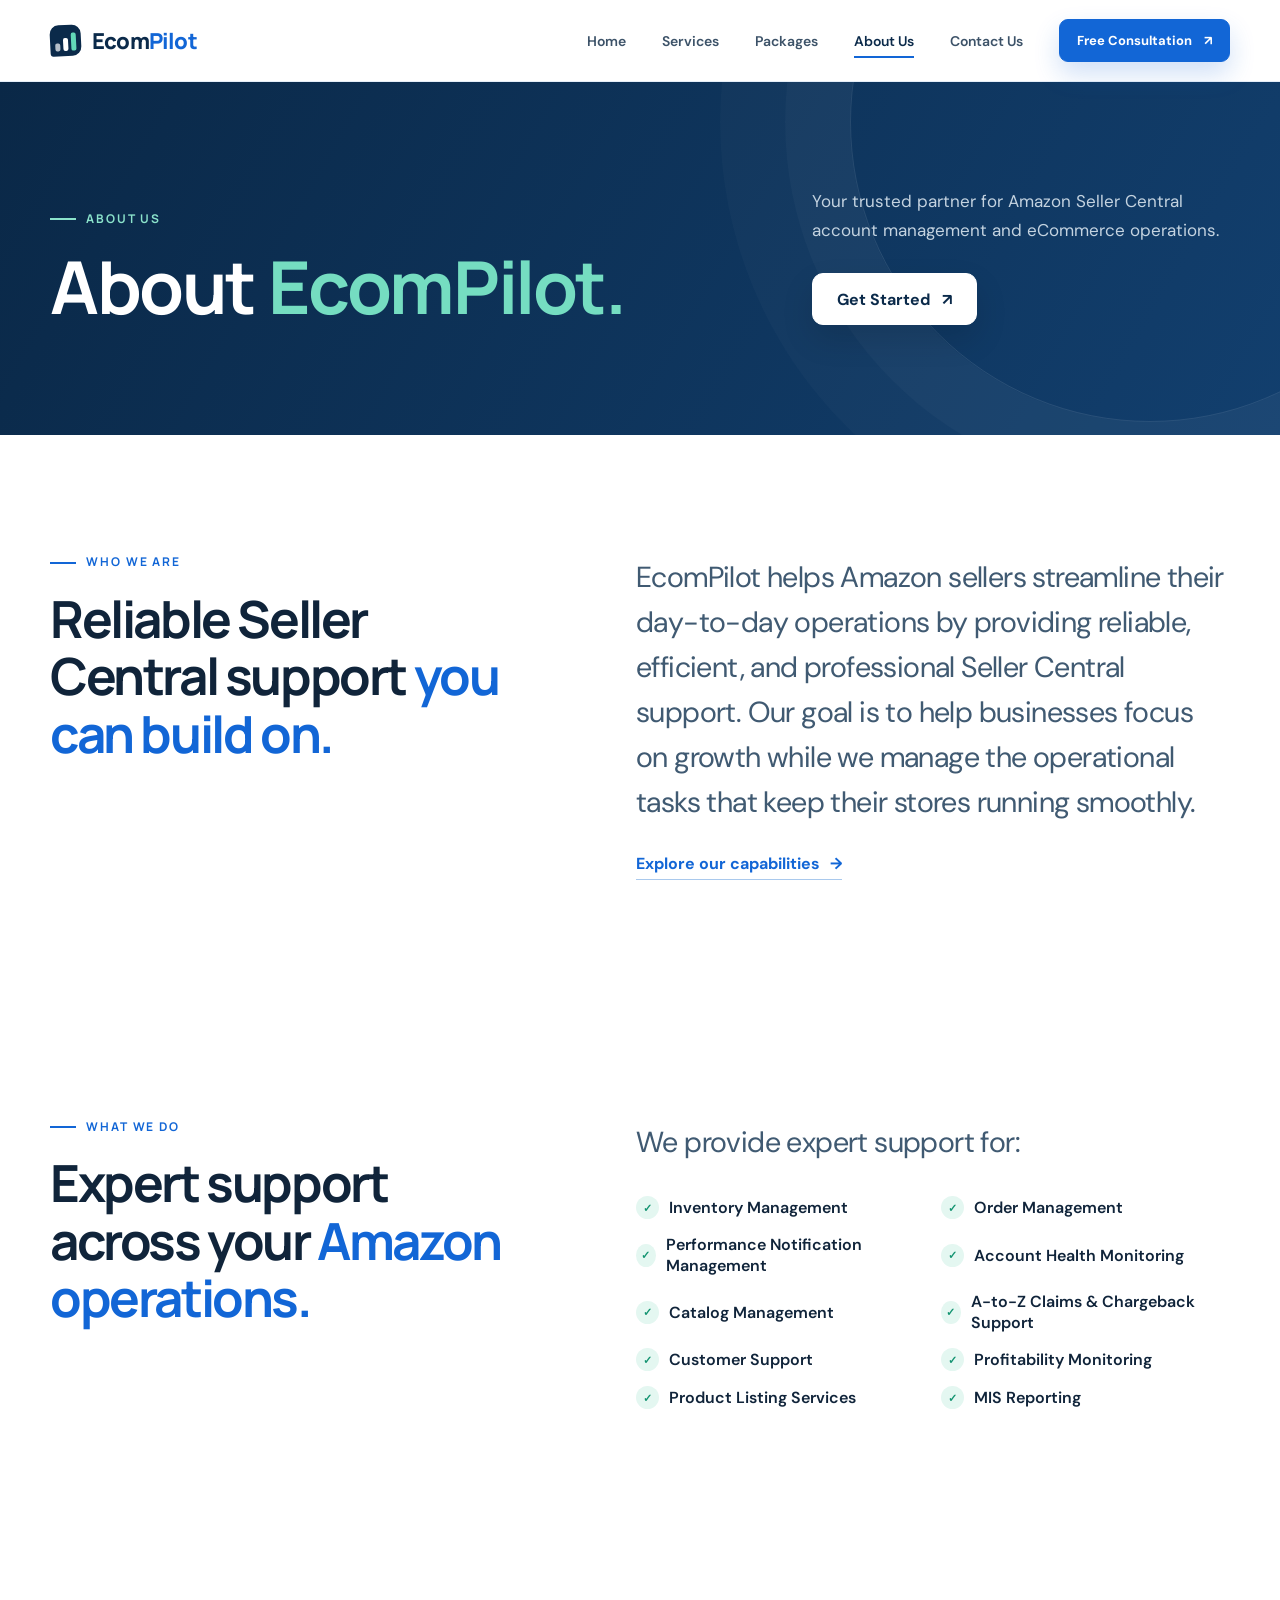
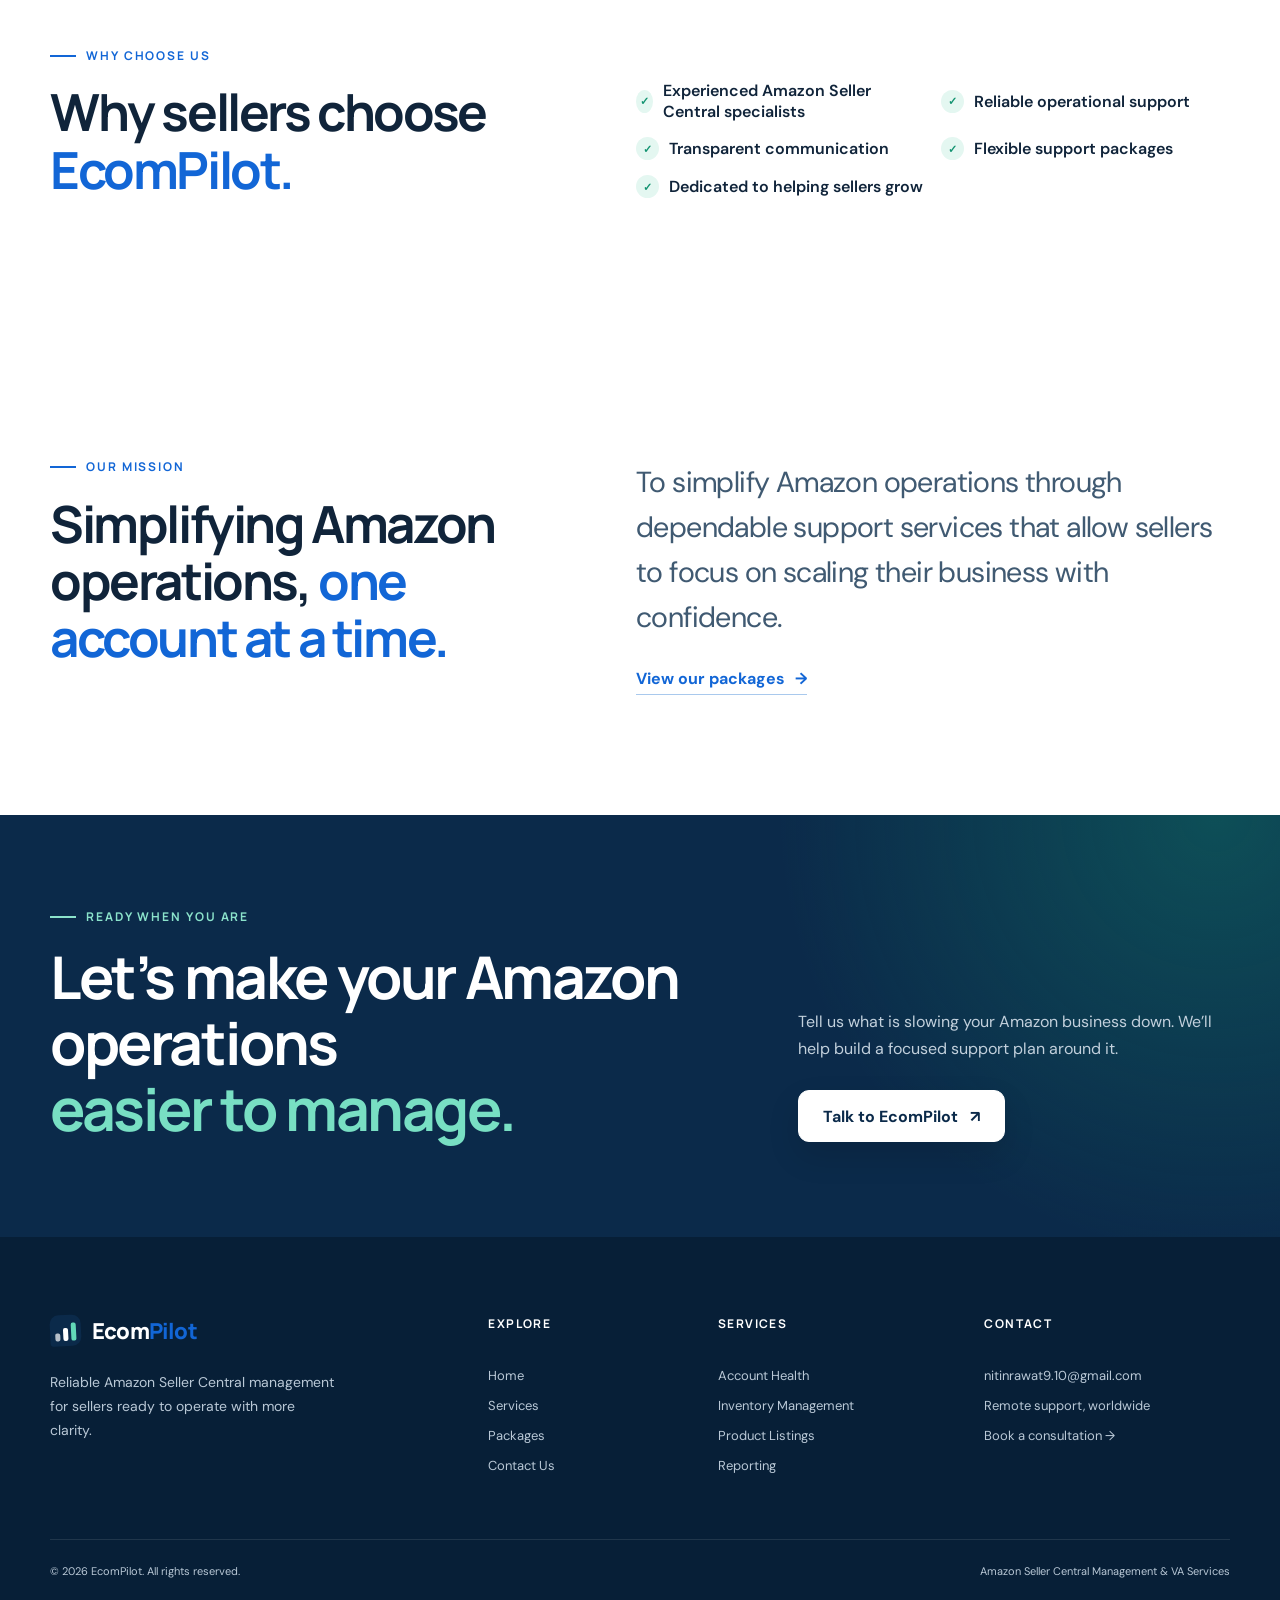
==== about.html @ c29824bd "auto-commit for fb41bff7-013d-4084-9e51-747b872c29a3" ====
<!doctype html>
<html lang="en">
<head>
  <meta charset="utf-8"><meta name="viewport" content="width=device-width, initial-scale=1">
  <meta name="description" content="Learn about EcomPilot, your trusted partner for Amazon Seller Central account management and eCommerce operations.">
  <meta name="theme-color" content="#0b2a4a"><title>About EcomPilot | Amazon Seller Central Management</title>
  <link rel="preconnect" href="https://fonts.googleapis.com"><link rel="preconnect" href="https://fonts.gstatic.com" crossorigin><link href="https://fonts.googleapis.com/css2?family=DM+Sans:wght@400;500;600;700&family=Manrope:wght@500;600;700;800&display=swap" rel="stylesheet">
  <link rel="stylesheet" href="styles.css"><script src="script.js" defer></script>
</head>
<body>
  <a class="skip-link" href="#main">Skip to content</a>
  <header class="site-header" data-header><div class="container nav-wrap"><a class="brand" href="index.html" aria-label="EcomPilot home"><span class="brand-mark" aria-hidden="true"><span></span><span></span><span></span></span><span>Ecom<span>Pilot</span></span></a><button class="nav-toggle" type="button" aria-label="Open navigation" aria-expanded="false" data-nav-toggle><span></span><span></span><span></span></button><nav class="site-nav" aria-label="Main navigation" data-nav><a href="index.html">Home</a><a href="services.html">Services</a><a href="packages.html">Packages</a><a class="active" href="about.html">About Us</a><a href="contact.html">Contact Us</a><a class="button button-small" href="contact.html">Free Consultation <span>↗</span></a></nav></div></header>
  <main id="main">
    <section class="page-hero"><div class="container page-hero-grid"><div class="reveal"><div class="eyebrow light"><span></span> About Us</div><h1>About <em>EcomPilot.</em></h1></div><div class="reveal delay-1"><p>Your trusted partner for Amazon Seller Central account management and eCommerce operations.</p><a class="button button-light" href="contact.html">Get Started <span>↗</span></a></div></div><div class="page-hero-pattern"></div></section>

    <section class="section who-section"><div class="container split-grid"><div class="section-heading reveal"><div class="eyebrow"><span></span> Who We Are</div><h2>Reliable Seller Central support <em>you can build on.</em></h2></div><div class="large-copy reveal delay-1"><p>EcomPilot helps Amazon sellers streamline their day-to-day operations by providing reliable, efficient, and professional Seller Central support. Our goal is to help businesses focus on growth while we manage the operational tasks that keep their stores running smoothly.</p><a class="text-link" href="services.html">Explore our capabilities <span>→</span></a></div></div></section>

    <section class="section"><div class="container split-grid"><div class="section-heading reveal"><div class="eyebrow"><span></span> What We Do</div><h2>Expert support across your <em>Amazon operations.</em></h2></div><div class="large-copy reveal delay-1"><p>We provide expert support for:</p><ul class="check-list"><li><span>✓</span> Inventory Management</li><li><span>✓</span> Order Management</li><li><span>✓</span> Performance Notification Management</li><li><span>✓</span> Account Health Monitoring</li><li><span>✓</span> Catalog Management</li><li><span>✓</span> A-to-Z Claims &amp; Chargeback Support</li><li><span>✓</span> Customer Support</li><li><span>✓</span> Profitability Monitoring</li><li><span>✓</span> Product Listing Services</li><li><span>✓</span> MIS Reporting</li></ul></div></div></section>

    <section class="section why-section"><div class="container split-grid"><div class="section-heading reveal"><div class="eyebrow"><span></span> Why Choose Us</div><h2>Why sellers choose <em>EcomPilot.</em></h2></div><div class="large-copy reveal delay-1"><ul class="check-list"><li><span>✓</span> Experienced Amazon Seller Central specialists</li><li><span>✓</span> Reliable operational support</li><li><span>✓</span> Transparent communication</li><li><span>✓</span> Flexible support packages</li><li><span>✓</span> Dedicated to helping sellers grow</li></ul></div></div></section>

    <section class="section who-section"><div class="container split-grid"><div class="section-heading reveal"><div class="eyebrow"><span></span> Our Mission</div><h2>Simplifying Amazon operations, <em>one account at a time.</em></h2></div><div class="large-copy reveal delay-1"><p>To simplify Amazon operations through dependable support services that allow sellers to focus on scaling their business with confidence.</p><a class="text-link" href="packages.html">View our packages <span>→</span></a></div></div></section>

    <section class="cta-section"><div class="container cta-inner reveal"><div><div class="eyebrow light"><span></span> Ready When You Are</div><h2>Let’s make your Amazon operations<br><em>easier to manage.</em></h2></div><div><p>Tell us what is slowing your Amazon business down. We’ll help build a focused support plan around it.</p><a class="button button-light" href="contact.html">Talk to EcomPilot <span>↗</span></a></div></div></section>
  </main>
  <footer class="site-footer"><div class="container footer-grid"><div class="footer-brand"><a class="brand brand-light" href="index.html"><span class="brand-mark" aria-hidden="true"><span></span><span></span><span></span></span><span>Ecom<span>Pilot</span></span></a><p>Reliable Amazon Seller Central management for sellers ready to operate with more clarity.</p></div><div><h3>Explore</h3><a href="index.html">Home</a><a href="services.html">Services</a><a href="packages.html">Packages</a><a href="contact.html">Contact Us</a></div><div><h3>Services</h3><a href="services.html">Account Health</a><a href="services.html">Inventory Management</a><a href="services.html">Product Listings</a><a href="services.html">Reporting</a></div><div><h3>Contact</h3><a href="mailto:nitinrawat9.10@gmail.com">nitinrawat9.10@gmail.com</a><span>Remote support, worldwide</span><a href="contact.html">Book a consultation →</a></div></div><div class="container footer-bottom"><span>© <span data-year></span> EcomPilot. All rights reserved.</span><span>Amazon Seller Central Management &amp; VA Services</span></div></footer>
</body></html>
---- styles.css ----
:root {
  --navy: #0b2a4a;
  --navy-2: #123c73;
  --blue: #1266d6;
  --green: #129370;
  --ink: #10243a;
  --muted: #5d7083;
  --line: #dce8f6;
  --sky: #eef6ff;
  --off-white: #f7fafc;
  --white: #fff;
  --gold: #e9a82f;
  --radius: 24px;
  --shadow: 0 24px 70px rgba(11, 42, 74, .12);
}

* { box-sizing: border-box; }
html { scroll-behavior: smooth; }
body { margin: 0; color: var(--ink); background: var(--white); font-family: "DM Sans", sans-serif; -webkit-font-smoothing: antialiased; }
body.nav-open { overflow: hidden; }
a { color: inherit; text-decoration: none; }
img, svg { display: block; max-width: 100%; }
button, input, select, textarea { font: inherit; }
button { cursor: pointer; }
.container { width: min(1180px, calc(100% - 48px)); margin-inline: auto; }
.skip-link { position: fixed; top: 10px; left: 10px; z-index: 1000; padding: 10px 14px; color: var(--white); background: var(--navy); border-radius: 8px; transform: translateY(-150%); }
.skip-link:focus { transform: translateY(0); }
.site-header { position: sticky; top: 0; z-index: 100; height: 82px; display: flex; align-items: center; background: rgba(255,255,255,.92); border-bottom: 1px solid rgba(220,232,246,.75); backdrop-filter: blur(18px); transition: box-shadow .3s ease, height .3s ease; }
.site-header.scrolled { height: 72px; box-shadow: 0 12px 40px rgba(11,42,74,.08); }
.nav-wrap { display: flex; align-items: center; justify-content: space-between; }
.brand { display: inline-flex; align-items: center; gap: 11px; font: 800 22px/1 "Manrope", sans-serif; letter-spacing: -.8px; color: var(--navy); }
.brand > span:last-child > span { color: var(--blue); }
.brand-mark { width: 31px; height: 31px; display: grid; grid-template-columns: repeat(3, 1fr); gap: 3px; align-items: end; padding: 5px; background: var(--navy); border-radius: 9px 9px 9px 3px; transform: rotate(-3deg); }
.brand-mark span { display: block; background: var(--white); border-radius: 2px; }
.brand-mark span:nth-child(1) { height: 8px; opacity: .7; }
.brand-mark span:nth-child(2) { height: 13px; }
.brand-mark span:nth-child(3) { height: 18px; background: #62d8b8; }
.site-nav { display: flex; align-items: center; gap: 36px; font-size: 14px; font-weight: 600; }
.site-nav > a:not(.button) { position: relative; padding: 28px 0; color: #3c5268; }
.site-nav > a:not(.button)::after { content: ""; position: absolute; left: 0; right: 0; bottom: 20px; height: 2px; background: var(--blue); transform: scaleX(0); transition: transform .25s ease; transform-origin: right; }
.site-nav > a:hover::after, .site-nav > a.active::after { transform: scaleX(1); transform-origin: left; }
.site-nav > a.active { color: var(--navy); }
.nav-toggle { display: none; border: 0; background: transparent; padding: 7px; }
.nav-toggle span { display: block; width: 25px; height: 2px; margin: 5px; background: var(--navy); transition: .25s ease; }
.button { min-height: 52px; display: inline-flex; align-items: center; justify-content: center; gap: 12px; padding: 0 24px; color: var(--white); background: var(--blue); border: 1px solid var(--blue); border-radius: 11px; font-weight: 700; box-shadow: 0 12px 26px rgba(18,102,214,.2); transition: transform .25s ease, box-shadow .25s ease, background .25s ease; }
.button:hover { transform: translateY(-3px); box-shadow: 0 16px 32px rgba(18,102,214,.28); background: #075abb; }
.button-small { min-height: 43px; padding: 0 17px; border-radius: 9px; font-size: 13px; }
.button-ghost { color: var(--navy); background: transparent; border-color: #b9cadc; box-shadow: none; }
.button-ghost:hover { background: var(--navy); color: var(--white); border-color: var(--navy); box-shadow: 0 14px 30px rgba(11,42,74,.17); }
.button-light { color: var(--navy); background: var(--white); border-color: var(--white); box-shadow: 0 14px 32px rgba(0,0,0,.12); }
.button-light:hover { color: var(--white); background: var(--green); border-color: var(--green); }
.button-row { display: flex; gap: 14px; flex-wrap: wrap; }
.full-button { width: 100%; }
.eyebrow { display: flex; align-items: center; gap: 10px; margin-bottom: 20px; color: var(--blue); font: 700 12px/1.2 "Manrope", sans-serif; letter-spacing: 1.9px; text-transform: uppercase; }
.eyebrow > span { width: 26px; height: 2px; background: currentColor; }
.eyebrow.light { color: #8be3cb; }
h1, h2, h3 { margin-top: 0; font-family: "Manrope", sans-serif; }
h1, h2 { letter-spacing: -2.4px; }
h1 em, h2 em { color: var(--blue); font-style: normal; }
.hero { position: relative; overflow: hidden; padding: 100px 0 0; background: radial-gradient(circle at 85% 10%, #e1f5ef 0, transparent 24%), radial-gradient(circle at 8% 85%, #e9f3ff 0, transparent 26%), linear-gradient(125deg, #f9fcff 0%, #edf6ff 100%); }
.hero::before { content: ""; position: absolute; inset: 0; opacity: .38; background-image: linear-gradient(rgba(18,102,214,.08) 1px, transparent 1px), linear-gradient(90deg, rgba(18,102,214,.08) 1px, transparent 1px); background-size: 64px 64px; mask-image: linear-gradient(to right, black, transparent 65%); }
.hero-grid { position: relative; z-index: 1; display: grid; grid-template-columns: 1.05fr .95fr; gap: 62px; align-items: center; min-height: 570px; padding-bottom: 95px; }
.hero-copy h1 { max-width: 680px; margin-bottom: 25px; font-size: clamp(48px, 5.4vw, 75px); line-height: 1.04; }
.hero-copy > p { max-width: 650px; margin: 0 0 33px; color: var(--muted); font-size: 18px; line-height: 1.75; }
.hero-proof { display: flex; gap: 0; margin-top: 48px; }
.hero-proof div { min-width: 125px; padding-right: 28px; margin-right: 28px; border-right: 1px solid #c9d9e9; }
.hero-proof div:last-child { border: 0; }
.hero-proof strong, .hero-proof span { display: block; }
.hero-proof strong { margin-bottom: 5px; color: var(--navy); font: 800 20px "Manrope"; }
.hero-proof span { color: var(--muted); font-size: 12px; }
.hero-visual { position: relative; min-height: 500px; display: grid; place-items: center; }
.orbit { position: absolute; border: 1px solid rgba(18,102,214,.17); border-radius: 50%; }
.orbit-one { width: 530px; height: 530px; }
.orbit-two { width: 420px; height: 420px; border-style: dashed; animation: spin 35s linear infinite; }
@keyframes spin { to { transform: rotate(360deg); } }
.dashboard-card { position: relative; z-index: 2; width: 440px; padding: 28px; background: rgba(255,255,255,.96); border: 1px solid rgba(255,255,255,.9); border-radius: 26px; box-shadow: 0 36px 90px rgba(11,42,74,.18); transform: rotate(1.5deg); }
.dash-head { display: flex; justify-content: space-between; align-items: flex-start; padding-bottom: 22px; border-bottom: 1px solid var(--line); }
.dash-head small, .dash-head strong { display: block; }
.dash-head small { margin-bottom: 6px; color: #8a9aaa; font-size: 9px; letter-spacing: 1.5px; }
.dash-head strong { color: var(--navy); font: 700 17px "Manrope"; }
.live-dot { padding: 7px 10px; color: var(--green); background: #e9f9f4; border-radius: 20px; font-size: 10px; font-weight: 700; }
.live-dot::before { content: ""; display: inline-block; width: 6px; height: 6px; margin-right: 5px; background: var(--green); border-radius: 50%; animation: pulse 1.7s infinite; }
@keyframes pulse { 50% { box-shadow: 0 0 0 5px rgba(18,147,112,.15); } }
.health-score { display: flex; align-items: center; gap: 22px; padding: 25px 0; }
.score-ring { width: 82px; height: 82px; display: grid; place-items: center; border-radius: 50%; background: conic-gradient(var(--green) 98%, #e6edf3 0); }
.score-ring::before { content: ""; position: absolute; width: 64px; height: 64px; background: var(--white); border-radius: 50%; }
.score-ring span { position: relative; color: var(--navy); font: 800 23px "Manrope"; }
.score-ring small { font-size: 11px; }
.health-score > div:last-child small, .health-score > div:last-child strong, .health-score > div:last-child span { display: block; }
.health-score > div:last-child small { color: var(--muted); font-size: 11px; }
.health-score > div:last-child strong { margin: 2px 0; color: var(--green); font: 800 20px "Manrope"; }
.health-score > div:last-child span { color: #8a9aaa; font-size: 10px; }
.metric-grid { display: grid; grid-template-columns: 1fr 1fr; gap: 10px; }
.metric-grid > div { display: grid; grid-template-columns: 34px 1fr; padding: 13px; background: var(--off-white); border: 1px solid #edf2f7; border-radius: 12px; }
.metric-icon { grid-row: span 2; width: 27px; height: 27px; display: grid; place-items: center; color: var(--blue); background: #e6f0ff; border-radius: 8px; font-weight: 700; }
.metric-icon.green { color: var(--green); background: #e5f7f1; }.metric-icon.gold { color: #b97800; background: #fff4dc; }.metric-icon.navy { color: var(--navy); background: #e8eef4; }
.metric-grid small { color: #8999a9; font-size: 9px; }.metric-grid strong { color: var(--navy); font-size: 11px; }
.activity-line { display: flex; align-items: center; gap: 12px; margin-top: 18px; padding-top: 17px; border-top: 1px solid var(--line); }
.activity-line > span { width: 8px; height: 8px; background: var(--green); border-radius: 50%; }.activity-line div { flex: 1; }.activity-line strong, .activity-line small { display: block; }.activity-line strong { font-size: 11px; }.activity-line small { margin-top: 3px; color: #94a2b0; font-size: 9px; }.activity-line b { color: var(--green); font-size: 11px; }
.float-card { position: absolute; z-index: 3; display: flex; align-items: center; gap: 10px; padding: 13px 17px; background: var(--white); border-radius: 14px; box-shadow: 0 18px 45px rgba(11,42,74,.17); animation: float 4.5s ease-in-out infinite; }
.float-card > span { width: 31px; height: 31px; display: grid; place-items: center; border-radius: 9px; color: var(--green); background: #e3f7f1; font-weight: 800; }.float-card strong, .float-card small { display: block; }.float-card strong { color: var(--navy); font-size: 11px; }.float-card small { margin-top: 3px; color: #91a0ae; font-size: 9px; }
.float-card-one { top: 38px; left: -15px; }.float-card-two { right: -22px; bottom: 55px; animation-delay: -2s; }.float-card-two > span { color: var(--blue); background: #e6f0ff; }
@keyframes float { 50% { transform: translateY(-9px); } }
.hero-ribbon { position: relative; z-index: 2; min-height: 65px; display: flex; align-items: center; justify-content: center; gap: 27px; padding: 16px 35px; color: rgba(255,255,255,.75); background: var(--navy); font: 600 10px "Manrope"; letter-spacing: 1.5px; }
.hero-ribbon i { width: 5px; height: 5px; background: #43c9a4; border-radius: 50%; }
.section { padding: 120px 0; }
.section-heading h2, .about-copy h2 { max-width: 700px; margin-bottom: 22px; font-size: clamp(38px, 4vw, 56px); line-height: 1.12; }
.section-heading > p { max-width: 610px; margin: 0; color: var(--muted); font-size: 17px; line-height: 1.7; }
.section-heading.centered { display: flex; flex-direction: column; align-items: center; text-align: center; margin-bottom: 58px; }
.split-grid { display: grid; grid-template-columns: .9fr 1.1fr; gap: 100px; align-items: start; }
.large-copy p { margin: 0 0 28px; color: #405a72; font-size: clamp(20px, 2.3vw, 29px); line-height: 1.55; letter-spacing: -.6px; }
.text-link { display: inline-flex; gap: 10px; align-items: center; padding-bottom: 5px; color: var(--blue); border-bottom: 1px solid #a9c9ed; font-weight: 700; }.text-link span { transition: transform .2s ease; }.text-link:hover span { transform: translateX(4px); }
.about-section { background: var(--off-white); }
.about-grid { display: grid; grid-template-columns: .9fr 1.1fr; gap: 100px; align-items: center; }
.about-visual { position: relative; min-height: 530px; display: grid; place-items: center; padding: 35px; background: linear-gradient(145deg, var(--navy), #174d80); border-radius: 12px 70px 12px 70px; overflow: hidden; }
.about-visual::before { content: ""; position: absolute; width: 390px; height: 390px; top: -180px; right: -150px; border: 70px solid rgba(98,216,184,.12); border-radius: 50%; }
.about-panel { position: relative; z-index: 1; padding: 34px; background: rgba(255,255,255,.1); border: 1px solid rgba(255,255,255,.18); border-radius: 22px; backdrop-filter: blur(8px); }
.panel-label { color: #83e0c7; font: 700 10px "Manrope"; letter-spacing: 1.7px; }
.about-panel blockquote { margin: 45px 0 55px; color: var(--white); font: 600 clamp(25px,3vw,38px)/1.35 "Manrope"; letter-spacing: -1.4px; }
.panel-tags { display: flex; gap: 10px; flex-wrap: wrap; }.panel-tags span { padding: 8px 12px; color: #d5f7ee; border: 1px solid rgba(255,255,255,.18); border-radius: 30px; font-size: 11px; }
.corner-shape { position: absolute; width: 100px; height: 100px; right: -28px; bottom: -28px; border: 22px solid var(--green); border-radius: 50%; }
.about-copy > p { color: var(--muted); font-size: 16px; line-height: 1.8; }
.check-list { display: grid; grid-template-columns: 1fr 1fr; gap: 15px; margin: 31px 0 0; padding: 0; list-style: none; }.check-list li { display: flex; align-items: center; gap: 10px; font-weight: 600; }.check-list li span { width: 23px; height: 23px; display: grid; place-items: center; color: var(--green); background: #e4f7f1; border-radius: 50%; font-size: 11px; }
.feature-grid { display: grid; grid-template-columns: repeat(4, 1fr); gap: 18px; }
.feature-card { position: relative; min-height: 340px; padding: 30px; background: var(--white); border: 1px solid var(--line); border-radius: var(--radius); overflow: hidden; transition: transform .3s ease, box-shadow .3s ease, border-color .3s ease; }
.feature-card::after { content: ""; position: absolute; width: 120px; height: 120px; right: -75px; bottom: -75px; background: var(--sky); border-radius: 50%; transition: transform .4s ease; }.feature-card:hover { transform: translateY(-8px); border-color: #b8d0e9; box-shadow: var(--shadow); }.feature-card:hover::after { transform: scale(1.7); }
.feature-number { float: right; color: #aebdcb; font: 700 11px "Manrope"; }.feature-icon { width: 54px; height: 54px; display: grid; place-items: center; margin-bottom: 57px; color: var(--blue); background: var(--sky); border-radius: 15px; font-size: 29px; }.feature-card h3 { max-width: 190px; margin-bottom: 15px; color: var(--navy); font-size: 19px; line-height: 1.35; }.feature-card p { margin: 0; color: var(--muted); font-size: 14px; line-height: 1.65; }
.cta-section { padding: 95px 0; color: var(--white); background: radial-gradient(circle at 95% 0, rgba(18,147,112,.35), transparent 34%), var(--navy); }
.cta-inner { display: grid; grid-template-columns: 1.2fr .8fr; gap: 100px; align-items: end; }.cta-inner h2 { margin-bottom: 0; font-size: clamp(40px,4.6vw,62px); line-height: 1.12; }.cta-inner h2 em { color: #78dfc3; }.cta-inner > div:last-child p { margin: 0 0 28px; color: #c2d0dc; font-size: 16px; line-height: 1.7; }
.site-footer { padding: 78px 0 24px; color: #b9c8d6; background: #071f37; }
.footer-grid { display: grid; grid-template-columns: 1.5fr .65fr .8fr 1fr; gap: 70px; padding-bottom: 65px; }.brand-light { color: var(--white); }.footer-brand p { max-width: 290px; margin: 25px 0 0; font-size: 14px; line-height: 1.7; }.footer-grid h3 { margin-bottom: 22px; color: var(--white); font-size: 12px; letter-spacing: 1.4px; text-transform: uppercase; }.footer-grid > div:not(.footer-brand) { display: flex; flex-direction: column; align-items: flex-start; gap: 13px; font-size: 13px; }.footer-grid a:hover { color: var(--white); }.footer-bottom { display: flex; justify-content: space-between; gap: 20px; padding-top: 24px; border-top: 1px solid rgba(255,255,255,.1); font-size: 11px; }
.page-hero { position: relative; overflow: hidden; padding: 105px 0 110px; color: var(--white); background: linear-gradient(120deg, #0a2847 0%, #123f6e 100%); }
.page-hero-grid { position: relative; z-index: 2; display: grid; grid-template-columns: 1.15fr .75fr; gap: 120px; align-items: end; }.page-hero h1 { max-width: 720px; margin: 0; font-size: clamp(49px,5.7vw,75px); line-height: 1.08; }.page-hero h1 em { color: #75ddc1; }.page-hero-grid > div:last-child p { margin: 0 0 28px; color: #c4d3e0; font-size: 17px; line-height: 1.72; }
.page-hero-pattern { position: absolute; width: 600px; height: 600px; right: -170px; top: -260px; border: 1px solid rgba(255,255,255,.1); border-radius: 50%; box-shadow: 0 0 0 65px rgba(255,255,255,.025), 0 0 0 130px rgba(255,255,255,.02); }
.services-section { background: var(--off-white); }.services-intro { display: flex; align-items: center; justify-content: space-between; gap: 40px; margin-bottom: 45px; }.services-intro span { color: var(--blue); font: 700 11px "Manrope"; letter-spacing: 1.7px; }.services-intro p { max-width: 680px; margin: 0; color: var(--muted); font-size: 18px; line-height: 1.65; }
.services-grid { display: grid; grid-template-columns: repeat(3,1fr); gap: 20px; }.service-card { min-height: 480px; padding: 30px; background: var(--white); border: 1px solid #e4edf5; border-radius: 22px; transition: transform .3s ease, box-shadow .3s ease; }.service-card:hover { transform: translateY(-6px); box-shadow: var(--shadow); }.service-top { display: flex; justify-content: space-between; align-items: flex-start; }.service-top > span { color: #b2c0cc; font: 700 11px "Manrope"; }.service-icon { width: 56px; height: 56px; display: grid; place-items: center; color: var(--blue); background: var(--sky); border-radius: 16px; }.service-icon svg { width: 28px; fill: none; stroke: currentColor; stroke-width: 1.7; stroke-linecap: round; stroke-linejoin: round; }.service-card h2 { margin: 48px 0 12px; color: var(--navy); font-size: 22px; letter-spacing: -.6px; }.service-card > p, .service-card > div > p { color: var(--muted); line-height: 1.6; }.service-card ul, .price-card ul { margin: 25px 0 0; padding: 22px 0 0; border-top: 1px solid var(--line); list-style: none; }.service-card li, .price-card li { position: relative; margin: 11px 0; padding-left: 21px; color: #40576c; font-size: 13px; line-height: 1.45; }.service-card li::before, .price-card li::before { content: "✓"; position: absolute; left: 0; color: var(--green); font-weight: 700; }.service-card-wide { min-height: auto; grid-column: span 3; display: grid; grid-template-columns: 80px 1fr 1.2fr; gap: 25px; align-items: start; }.service-card-wide h2 { margin: 5px 0 10px; }.service-card-wide ul { display: grid; grid-template-columns: 1fr 1fr; gap: 0 20px; margin: 0; padding: 0 0 0 30px; border: 0; border-left: 1px solid var(--line); }
.process-strip, .comparison-section { padding: 110px 0; }.process-strip .section-heading { margin-bottom: 55px; }.process-grid { display: grid; grid-template-columns: repeat(4,1fr); border-top: 1px solid var(--line); }.process-grid > div { position: relative; padding: 35px 35px 0 0; }.process-grid > div::before { content: ""; position: absolute; width: 9px; height: 9px; top: -5px; left: 0; background: var(--blue); border-radius: 50%; box-shadow: 0 0 0 7px var(--sky); }.process-grid b { color: #a4b4c3; font-size: 11px; }.process-grid h3 { margin: 25px 0 10px; color: var(--navy); font-size: 19px; }.process-grid p { margin: 0; color: var(--muted); font-size: 14px; line-height: 1.6; }
.packages-hero { background: radial-gradient(circle at 72% 20%, rgba(18,147,112,.24), transparent 25%), linear-gradient(120deg,#081f37,#123f6e); }.pricing-section { background: var(--off-white); }.pricing-note { display: flex; justify-content: center; gap: 48px; margin: -5px 0 50px; color: var(--muted); font-size: 13px; }.pricing-note span::before { content: "✓"; display: inline-grid; place-items: center; width: 20px; height: 20px; margin-right: 8px; color: var(--green); background: #e3f6f0; border-radius: 50%; font-size: 10px; }
.pricing-grid { display: grid; grid-template-columns: repeat(4,1fr); gap: 14px; align-items: stretch; }.price-card { position: relative; display: flex; flex-direction: column; padding: 31px 27px; background: var(--white); border: 1px solid var(--line); border-radius: 22px; }.price-card.featured { z-index: 2; border: 2px solid var(--blue); box-shadow: 0 25px 65px rgba(18,102,214,.15); transform: translateY(-12px); }.popular-label { position: absolute; top: -14px; left: 50%; padding: 7px 13px; color: var(--white); background: var(--blue); border-radius: 20px; font: 700 9px "Manrope"; letter-spacing: 1px; transform: translateX(-50%); white-space: nowrap; }.plan-label { color: var(--blue); font: 700 10px "Manrope"; letter-spacing: 1.5px; }.price-card h2 { margin: 14px 0 9px; color: var(--navy); font-size: 28px; letter-spacing: -1px; }.price-head p { min-height: 63px; margin: 0; color: var(--muted); font-size: 13px; line-height: 1.6; }.price { margin: 28px 0 23px; }.price > * { display: block; }.price small { color: var(--muted); font-size: 10px; }.price strong { margin: 4px 0; color: var(--navy); font: 800 44px "Manrope"; letter-spacing: -2px; }.price sup { font-size: 20px; }.price span { color: #8797a6; font-size: 10px; }.price-card ul { flex: 1; }.custom-card { color: var(--white); background: var(--navy); border-color: var(--navy); }.custom-card .plan-label { color: #76ddc1; }.custom-card h2 { color: var(--white); }.custom-card .price-head p, .custom-card li { color: #b9c9d8; }.custom-card ul { border-color: rgba(255,255,255,.12); }.custom-symbol { flex: 1; display: grid; place-items: center; min-height: 108px; }.custom-symbol span { width: 72px; height: 72px; display: grid; place-items: center; color: #7de1c5; border: 1px solid rgba(125,225,197,.4); border-radius: 50%; font-size: 30px; }.pricing-disclaimer { max-width: 720px; margin: 35px auto 0; color: #8191a0; font-size: 11px; line-height: 1.6; text-align: center; }
.comparison-grid { display: grid; grid-template-columns: .8fr 1.2fr; gap: 110px; align-items: center; }.comparison-points > div { display: grid; grid-template-columns: 45px 1fr; gap: 15px; padding: 22px 0; border-bottom: 1px solid var(--line); }.comparison-points span { color: var(--blue); font: 700 11px "Manrope"; }.comparison-points p { margin: 0; color: var(--muted); line-height: 1.65; }.comparison-points strong { color: var(--navy); }
.contact-hero { padding: 95px 0 175px; color: var(--white); background: radial-gradient(circle at 80% 0, rgba(18,147,112,.3), transparent 30%), var(--navy); }.contact-title { max-width: 820px; }.contact-title h1 { margin-bottom: 24px; font-size: clamp(50px,6.3vw,80px); line-height: 1.05; }.contact-title h1 em { color: #76dfc2; }.contact-title > p { max-width: 620px; margin: 0; color: #c4d2df; font-size: 18px; line-height: 1.7; }
.contact-main { padding-bottom: 120px; background: var(--off-white); }.contact-grid { display: grid; grid-template-columns: 1.35fr .65fr; gap: 25px; align-items: start; transform: translateY(-90px); margin-bottom: -90px; }.contact-form-card, .contact-info-card { background: var(--white); border: 1px solid #e2ebf3; border-radius: 24px; box-shadow: 0 25px 65px rgba(11,42,74,.1); }.contact-form-card { padding: 48px; }.form-heading > span, .info-label { color: var(--blue); font: 700 10px "Manrope"; letter-spacing: 1.6px; }.form-heading h2, .contact-info-card h2 { margin: 13px 0 8px; color: var(--navy); font-size: 31px; letter-spacing: -1px; }.form-heading p { margin: 0 0 34px; color: var(--muted); }.field-row { display: grid; grid-template-columns: 1fr 1fr; gap: 18px; }.contact-form-card label { display: block; margin-bottom: 19px; color: #304b64; font-size: 12px; font-weight: 700; }.contact-form-card input, .contact-form-card select, .contact-form-card textarea { width: 100%; margin-top: 8px; color: var(--ink); background: #f9fbfd; border: 1px solid #dce6ef; border-radius: 10px; outline: none; transition: border-color .2s, box-shadow .2s; }.contact-form-card input, .contact-form-card select { height: 50px; padding: 0 15px; }.contact-form-card textarea { padding: 15px; resize: vertical; }.contact-form-card input:focus, .contact-form-card select:focus, .contact-form-card textarea:focus { border-color: var(--blue); box-shadow: 0 0 0 3px rgba(18,102,214,.1); }.contact-form-card input::placeholder, .contact-form-card textarea::placeholder { color: #9cabb8; font-weight: 400; }.hidden-field { display: none; }.form-submit { border: 0; }.form-note { display: inline-block; max-width: 380px; margin: 0 0 0 17px; vertical-align: middle; color: #8b9aa8; font-size: 10px; line-height: 1.5; }
.contact-aside { display: grid; gap: 20px; }.contact-info-card { padding: 36px; box-shadow: none; }.contact-method { position: relative; isolation: isolate; display: flex; align-items: center; gap: 14px; margin-inline: -10px; padding: 18px 10px; border-bottom: 1px solid var(--line); border-radius: 12px; overflow: hidden; transition: transform .3s cubic-bezier(.2,.8,.2,1), box-shadow .3s ease, border-color .3s ease; }.contact-method::before { content: ""; position: absolute; z-index: -1; inset: 0; background: linear-gradient(110deg, rgba(238,246,255,.25), rgba(221,245,239,.9), rgba(238,246,255,.25)); transform: translateX(-105%); transition: transform .55s cubic-bezier(.2,.8,.2,1); }.contact-method > span { flex: 0 0 auto; width: 38px; height: 38px; display: grid; place-items: center; color: var(--blue); background: var(--sky); border-radius: 10px; font-weight: 700; transition: color .3s ease, background .3s ease, transform .45s cubic-bezier(.2,.8,.2,1), box-shadow .3s ease; }.contact-method > div { min-width: 0; flex: 1; }.contact-method small, .contact-method strong { display: block; }.contact-method small { margin-bottom: 4px; color: #8a99a7; font-size: 9px; text-transform: uppercase; letter-spacing: 1px; }.contact-method strong { color: var(--navy); font-size: 13px; overflow-wrap: anywhere; }.contact-method > b { color: var(--blue); font-size: 14px; opacity: 0; transform: translate(-8px, 8px); transition: opacity .3s ease, transform .3s ease; }.contact-method:hover, .contact-method:focus-visible { z-index: 1; border-color: transparent; outline: none; box-shadow: 0 12px 28px rgba(11,42,74,.1); transform: translateX(6px) translateY(-2px); }.contact-method:hover::before, .contact-method:focus-visible::before { transform: translateX(0); }.contact-method:hover > span, .contact-method:focus-visible > span { color: var(--white); background: var(--blue); box-shadow: 0 8px 18px rgba(18,102,214,.24); transform: rotate(-8deg) scale(1.08); }.contact-method:hover > b, .contact-method:focus-visible > b { opacity: 1; transform: translate(0); }.response-note { display: flex; gap: 13px; margin-top: 25px; padding: 16px; background: #ebf8f4; border-radius: 11px; }.response-note > span { flex: 0 0 auto; width: 9px; height: 9px; margin-top: 5px; background: var(--green); border-radius: 50%; animation: contact-pulse 2s ease-out infinite; }.response-note p { margin: 0; color: #527067; font-size: 11px; line-height: 1.5; }.response-note strong { display: block; color: #175c49; }
@keyframes contact-pulse { 50% { box-shadow: 0 0 0 7px rgba(18,147,112,.12); } }
.map-card { position: relative; height: 285px; overflow: hidden; background: #dceaf2; border-radius: 22px; }.map-grid-lines { position: absolute; inset: 0; opacity: .65; background-image: linear-gradient(35deg, transparent 47%, rgba(255,255,255,.8) 48%, rgba(255,255,255,.8) 50%, transparent 51%), linear-gradient(145deg, transparent 47%, rgba(255,255,255,.75) 48%, rgba(255,255,255,.75) 50%, transparent 51%); background-size: 90px 70px; }.map-grid-lines::after { content: ""; position: absolute; width: 340px; height: 70px; top: 90px; left: -35px; border: 8px solid rgba(18,102,214,.17); border-radius: 50%; transform: rotate(-18deg); }.map-pin { position: absolute; top: 80px; left: 50%; width: 45px; height: 45px; display: grid; place-items: center; background: var(--navy); border-radius: 50% 50% 50% 4px; box-shadow: 0 10px 25px rgba(11,42,74,.25); transform: translateX(-50%) rotate(-45deg); }.map-pin span { width: 12px; height: 12px; background: #75dfc1; border-radius: 50%; }.map-caption { position: absolute; left: 15px; right: 15px; bottom: 15px; display: flex; align-items: center; justify-content: space-between; padding: 15px 18px; background: rgba(255,255,255,.92); border-radius: 12px; backdrop-filter: blur(8px); }.map-caption small, .map-caption strong { display: block; }.map-caption small { margin-bottom: 4px; color: var(--blue); font-size: 8px; letter-spacing: 1.3px; }.map-caption strong { color: var(--navy); font-size: 12px; }.map-caption a { width: 34px; height: 34px; display: grid; place-items: center; color: var(--white); background: var(--blue); border-radius: 9px; }
.contact-bottom { padding: 115px 0; }.next-grid { display: grid; grid-template-columns: repeat(3,1fr); gap: 20px; }.next-grid > div { padding: 28px; border-left: 2px solid var(--line); }.next-grid span { color: var(--blue); font: 700 11px "Manrope"; }.next-grid h3 { margin: 25px 0 10px; color: var(--navy); font-size: 19px; }.next-grid p { margin: 0; color: var(--muted); font-size: 14px; line-height: 1.6; }
.thank-you-page { min-height: 100vh; display: grid; place-items: center; padding: 25px; background: radial-gradient(circle at 50% 10%, #e2f7f1, transparent 28%), var(--off-white); }.thank-you-card { max-width: 610px; padding: 55px; text-align: center; background: var(--white); border: 1px solid var(--line); border-radius: 28px; box-shadow: var(--shadow); }.thank-you-card .brand { margin-bottom: 45px; }.success-icon { width: 70px; height: 70px; display: grid; place-items: center; margin: 0 auto 28px; color: var(--white); background: var(--green); border-radius: 50%; font-size: 27px; }.thank-you-card .eyebrow { justify-content: center; }.thank-you-card h1 { margin-bottom: 15px; color: var(--navy); font-size: 46px; }.thank-you-card p { margin: 0 0 30px; color: var(--muted); line-height: 1.7; }
.reveal { opacity: 0; transform: translateY(24px); transition: opacity .7s ease, transform .7s ease; }.reveal.visible { opacity: 1; transform: translateY(0); }.delay-1 { transition-delay: .1s; }.delay-2 { transition-delay: .2s; }.delay-3 { transition-delay: .3s; }
@media (prefers-reduced-motion: reduce) { html { scroll-behavior: auto; } *, *::before, *::after { animation-duration: .01ms !important; animation-iteration-count: 1 !important; transition-duration: .01ms !important; } .reveal { opacity: 1; transform: none; } }

@media (max-width: 1020px) {
  .container { width: min(100% - 40px, 900px); }.site-nav { gap: 22px; }.hero-grid { grid-template-columns: 1fr; text-align: center; }.hero-copy { display: flex; flex-direction: column; align-items: center; }.hero-copy .eyebrow { justify-content: center; }.hero-visual { width: min(600px,100%); margin: 0 auto; }.feature-grid, .pricing-grid { grid-template-columns: 1fr 1fr; }.about-grid { gap: 55px; }.services-grid { grid-template-columns: 1fr 1fr; }.service-card-wide { grid-column: span 2; }.page-hero-grid, .cta-inner { gap: 60px; }.pricing-grid { gap: 20px; }.price-card.featured { transform: translateY(0); }.contact-grid { grid-template-columns: 1fr 330px; }.form-note { display: block; margin: 12px 0 0; }
}
@media (max-width: 760px) {
  .container { width: min(100% - 32px, 620px); }.site-header, .site-header.scrolled { height: 70px; }.nav-toggle { position: relative; z-index: 102; display: block; }.nav-toggle.active span:nth-child(1) { transform: translateY(7px) rotate(45deg); }.nav-toggle.active span:nth-child(2) { opacity: 0; }.nav-toggle.active span:nth-child(3) { transform: translateY(-7px) rotate(-45deg); }.site-nav { position: fixed; inset: 0; z-index: 101; display: flex; flex-direction: column; align-items: stretch; justify-content: center; gap: 0; padding: 80px 32px 40px; background: rgba(255,255,255,.98); transform: translateX(100%); transition: transform .35s ease; }.site-nav.open { transform: translateX(0); }.site-nav > a:not(.button) { padding: 17px 0; color: var(--navy); border-bottom: 1px solid var(--line); font: 700 23px "Manrope"; }.site-nav > a:not(.button)::after { display: none; }.site-nav .button { margin-top: 28px; }.hero { padding-top: 65px; }.hero-grid { gap: 35px; padding-bottom: 65px; }.hero-copy h1 { font-size: 46px; letter-spacing: -2px; }.hero-copy > p { font-size: 16px; }.hero-proof { width: 100%; justify-content: center; margin-top: 38px; }.hero-proof div { min-width: 0; padding-right: 14px; margin-right: 14px; }.hero-proof strong { font-size: 16px; }.hero-proof span { font-size: 10px; }.hero-visual { min-height: 400px; transform: scale(.83); margin-block: -45px; }.hero-ribbon { justify-content: flex-start; overflow: hidden; white-space: nowrap; }.section { padding: 82px 0; }.split-grid, .about-grid, .page-hero-grid, .cta-inner, .comparison-grid { grid-template-columns: 1fr; gap: 38px; }.section-heading h2, .about-copy h2 { font-size: 39px; letter-spacing: -1.7px; }.large-copy p { font-size: 21px; }.about-visual { min-height: 430px; }.feature-grid { grid-template-columns: 1fr; }.feature-card { min-height: auto; }.feature-icon { margin-bottom: 35px; }.cta-section { padding: 75px 0; }.cta-inner h2 { font-size: 40px; }.footer-grid { grid-template-columns: 1fr 1fr; gap: 45px 30px; }.footer-brand { grid-column: span 2; }.footer-bottom { flex-direction: column; }.page-hero { padding: 75px 0 85px; }.page-hero h1 { font-size: 47px; letter-spacing: -2px; }.services-intro { display: block; }.services-intro span { display: block; margin-bottom: 17px; }.services-grid, .pricing-grid { grid-template-columns: 1fr; }.service-card-wide { grid-column: auto; display: block; }.service-card-wide ul { display: block; margin-top: 25px; padding: 22px 0 0; border-top: 1px solid var(--line); border-left: 0; }.process-grid { grid-template-columns: 1fr 1fr; gap: 35px; }.pricing-note { flex-direction: column; gap: 13px; align-items: flex-start; padding-left: 25px; }.contact-hero { padding: 70px 0 140px; }.contact-title h1 { font-size: 47px; }.contact-grid { grid-template-columns: 1fr; }.contact-form-card { padding: 30px 23px; }.contact-aside { grid-template-columns: 1fr 1fr; }.field-row { grid-template-columns: 1fr; gap: 0; }.next-grid { grid-template-columns: 1fr; }.thank-you-card { padding: 38px 24px; }.thank-you-card h1 { font-size: 38px; }
}
@media (max-width: 520px) {
  .hero-copy h1, .page-hero h1, .contact-title h1 { font-size: 40px; }.hero-copy .button-row { width: 100%; }.hero-copy .button-row .button { width: 100%; }.hero-visual { transform: scale(.67); margin: -80px -70px; width: calc(100% + 140px); }.dashboard-card { width: 430px; }.hero-proof { flex-wrap: wrap; }.hero-proof div:last-child { margin-top: 18px; }.about-panel { padding: 25px; }.about-panel blockquote { margin: 35px 0; font-size: 25px; }.check-list { grid-template-columns: 1fr; }.footer-grid { grid-template-columns: 1fr; }.footer-brand { grid-column: auto; }.process-grid { grid-template-columns: 1fr; }.contact-aside { grid-template-columns: 1fr; }.form-submit { width: 100%; }.price-card { padding: 30px 24px; }
}
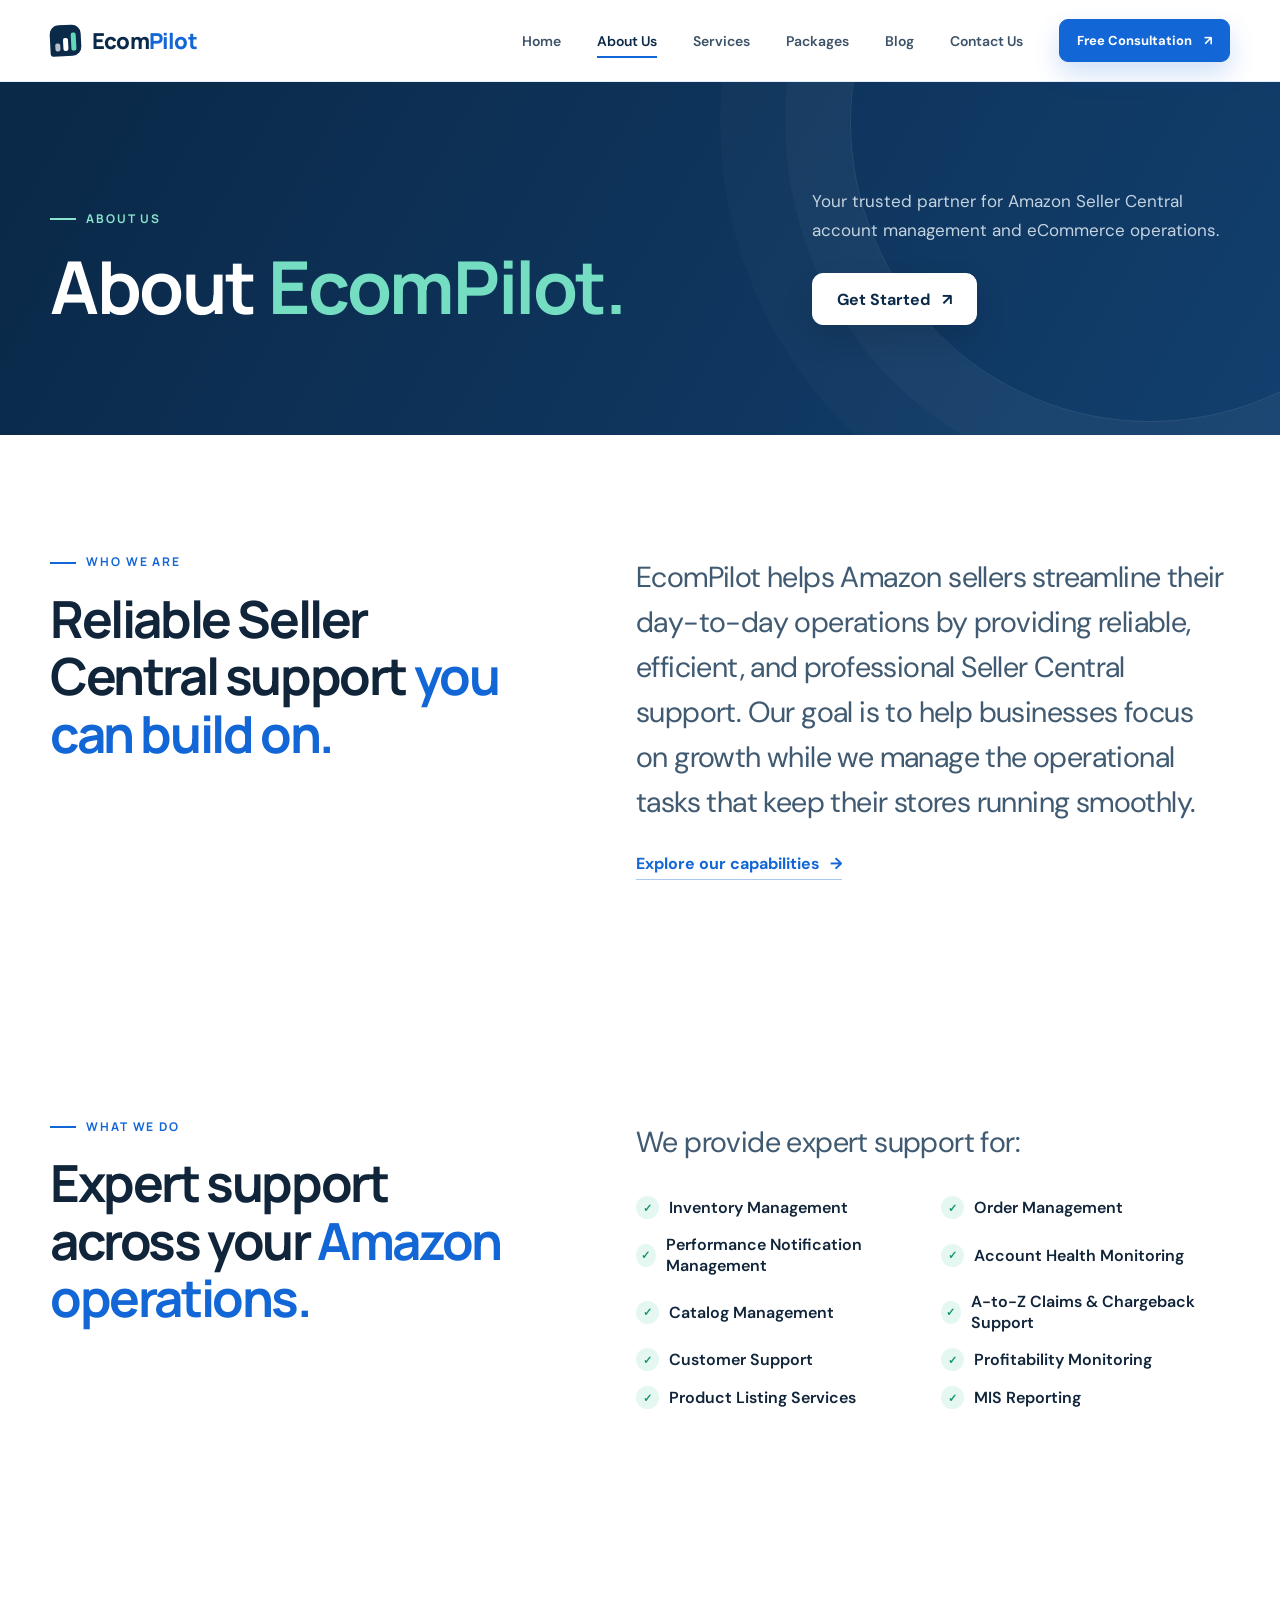
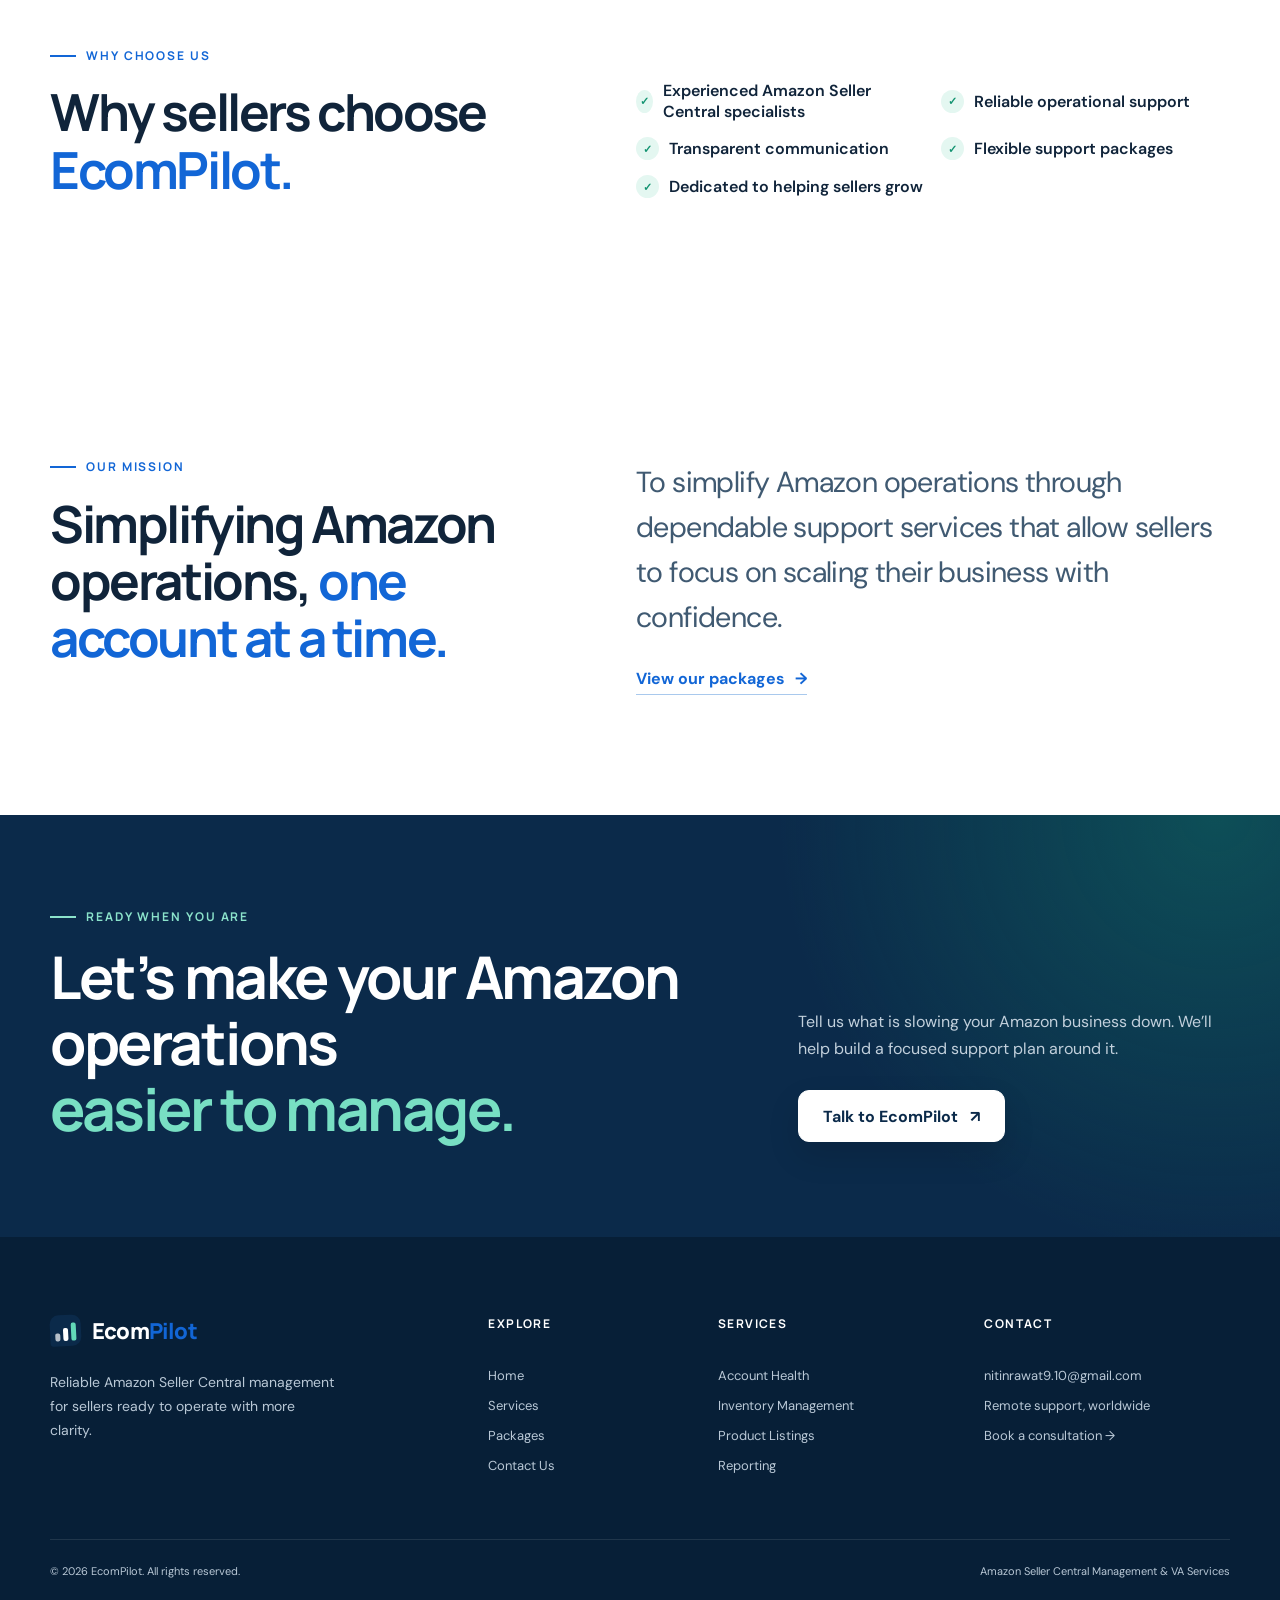
==== commit 2e64c38f: "auto-commit for 671d4229-7e50-4787-b5a7-5b139427c3dd" ====
--- a/about.html
+++ b/about.html
@@ -9,7 +9,7 @@
 </head>
 <body>
   <a class="skip-link" href="#main">Skip to content</a>
-  <header class="site-header" data-header><div class="container nav-wrap"><a class="brand" href="index.html" aria-label="EcomPilot home"><span class="brand-mark" aria-hidden="true"><span></span><span></span><span></span></span><span>Ecom<span>Pilot</span></span></a><button class="nav-toggle" type="button" aria-label="Open navigation" aria-expanded="false" data-nav-toggle><span></span><span></span><span></span></button><nav class="site-nav" aria-label="Main navigation" data-nav><a href="index.html">Home</a><a href="services.html">Services</a><a href="packages.html">Packages</a><a class="active" href="about.html">About Us</a><a href="contact.html">Contact Us</a><a class="button button-small" href="contact.html">Free Consultation <span>↗</span></a></nav></div></header>
+  <header class="site-header" data-header><div class="container nav-wrap"><a class="brand" href="index.html" aria-label="EcomPilot home"><span class="brand-mark" aria-hidden="true"><span></span><span></span><span></span></span><span>Ecom<span>Pilot</span></span></a><button class="nav-toggle" type="button" aria-label="Open navigation" aria-expanded="false" data-nav-toggle><span></span><span></span><span></span></button><nav class="site-nav" aria-label="Main navigation" data-nav><a href="index.html">Home</a><a class="active" href="about.html">About Us</a><a href="services.html">Services</a><a href="packages.html">Packages</a><a href="blog.html">Blog</a><a href="contact.html">Contact Us</a><a class="button button-small" href="contact.html">Free Consultation <span>↗</span></a></nav></div></header>
   <main id="main">
     <section class="page-hero"><div class="container page-hero-grid"><div class="reveal"><div class="eyebrow light"><span></span> About Us</div><h1>About <em>EcomPilot.</em></h1></div><div class="reveal delay-1"><p>Your trusted partner for Amazon Seller Central account management and eCommerce operations.</p><a class="button button-light" href="contact.html">Get Started <span>↗</span></a></div></div><div class="page-hero-pattern"></div></section>
 
--- a/styles.css
+++ b/styles.css
@@ -157,3 +157,67 @@
 @media (max-width: 520px) {
   .hero-copy h1, .page-hero h1, .contact-title h1 { font-size: 40px; }.hero-copy .button-row { width: 100%; }.hero-copy .button-row .button { width: 100%; }.hero-visual { transform: scale(.67); margin: -80px -70px; width: calc(100% + 140px); }.dashboard-card { width: 430px; }.hero-proof { flex-wrap: wrap; }.hero-proof div:last-child { margin-top: 18px; }.about-panel { padding: 25px; }.about-panel blockquote { margin: 35px 0; font-size: 25px; }.check-list { grid-template-columns: 1fr; }.footer-grid { grid-template-columns: 1fr; }.footer-brand { grid-column: auto; }.process-grid { grid-template-columns: 1fr; }.contact-aside { grid-template-columns: 1fr; }.form-submit { width: 100%; }.price-card { padding: 30px 24px; }
 }
+
+/* ===== Blog (blog.html + blog-post.html) ===== */
+.blog-section { background: var(--off-white); }
+.blog-toolbar { display: flex; align-items: center; justify-content: space-between; gap: 24px; margin-bottom: 46px; flex-wrap: wrap; }
+.blog-search { display: inline-flex; align-items: center; gap: 10px; min-width: 280px; padding: 0 16px; height: 50px; background: var(--white); border: 1px solid var(--line); border-radius: 12px; transition: border-color .2s, box-shadow .2s; }
+.blog-search:focus-within { border-color: var(--blue); box-shadow: 0 0 0 3px rgba(18,102,214,.1); }
+.blog-search > span { color: var(--blue); font-size: 18px; }
+.blog-search input { border: 0; outline: none; background: transparent; width: 210px; color: var(--ink); font-size: 14px; }
+.blog-search input::placeholder { color: #9cabb8; }
+.blog-categories { display: flex; flex-wrap: wrap; gap: 10px; }
+.blog-chip { padding: 9px 16px; color: #40576c; background: var(--white); border: 1px solid var(--line); border-radius: 30px; font: 600 12px "Manrope", sans-serif; letter-spacing: .3px; transition: color .25s ease, background .25s ease, border-color .25s ease, transform .25s ease; }
+.blog-chip:hover { transform: translateY(-2px); border-color: #b8d0e9; }
+.blog-chip.active { color: var(--white); background: var(--blue); border-color: var(--blue); box-shadow: 0 10px 22px rgba(18,102,214,.2); }
+.blog-grid { display: grid; grid-template-columns: repeat(3, 1fr); gap: 22px; align-items: stretch; }
+.blog-card { display: flex; flex-direction: column; background: var(--white); border: 1px solid var(--line); border-radius: var(--radius); overflow: hidden; transition: transform .3s ease, box-shadow .3s ease, border-color .3s ease; }
+.blog-card:hover { transform: translateY(-8px); border-color: #b8d0e9; box-shadow: var(--shadow); }
+.blog-card-media { position: relative; display: block; aspect-ratio: 16 / 10; overflow: hidden; background: var(--sky); }
+.blog-card-media img { width: 100%; height: 100%; object-fit: cover; transition: transform .5s ease; }
+.blog-card:hover .blog-card-media img { transform: scale(1.06); }
+.blog-badge { position: absolute; top: 14px; left: 14px; padding: 7px 12px; color: var(--navy); background: rgba(255,255,255,.94); border-radius: 20px; font: 700 10px "Manrope", sans-serif; letter-spacing: 1px; text-transform: uppercase; }
+.blog-card-body { display: flex; flex-direction: column; flex: 1; padding: 26px; }
+.blog-meta { display: flex; align-items: center; gap: 14px; margin-bottom: 14px; color: #8797a6; font-size: 12px; }
+.blog-meta span { position: relative; padding-left: 15px; }
+.blog-meta span::before { content: ""; position: absolute; left: 0; top: 50%; width: 4px; height: 4px; background: #b7c5d3; border-radius: 50%; transform: translateY(-50%); }
+.blog-card h2 { margin: 0 0 12px; color: var(--navy); font-size: 20px; line-height: 1.32; letter-spacing: -.6px; }
+.blog-card h2 a:hover { color: var(--blue); }
+.blog-card p { margin: 0 0 22px; color: var(--muted); font-size: 14px; line-height: 1.65; }
+.blog-card .text-link { margin-top: auto; align-self: flex-start; font-size: 14px; }
+.blog-empty { margin: 40px 0 0; color: var(--muted); text-align: center; }
+.blog-loadmore { display: flex; justify-content: center; margin-top: 50px; }
+.blog-loadmore .button { min-width: 230px; }
+
+/* Blog post */
+.post-hero { position: relative; overflow: hidden; padding: 90px 0 80px; color: var(--white); background: linear-gradient(120deg, #0a2847 0%, #123f6e 100%); }
+.post-hero-inner { position: relative; z-index: 2; max-width: 820px; }
+.post-back { display: inline-flex; align-items: center; gap: 8px; margin-bottom: 26px; color: #bcd2e8; font: 600 13px "Manrope", sans-serif; transition: color .2s ease; }
+.post-back:hover { color: var(--white); }
+.post-badge { display: inline-block; margin-bottom: 18px; padding: 7px 14px; color: #75ddc1; border: 1px solid rgba(117,221,193,.4); border-radius: 30px; font: 700 10px "Manrope", sans-serif; letter-spacing: 1.4px; text-transform: uppercase; }
+.post-hero h1 { margin: 0; font-size: clamp(34px, 4.4vw, 56px); line-height: 1.12; letter-spacing: -1.8px; }
+.post-meta { display: flex; align-items: center; gap: 18px; margin-top: 24px; color: #c4d3e0; font-size: 14px; }
+.post-meta .post-author { font-weight: 700; color: var(--white); }
+.post-body { max-width: 820px; padding-top: 46px; padding-bottom: 40px; }
+.post-featured { margin: 0 0 40px; border-radius: var(--radius); overflow: hidden; box-shadow: var(--shadow); }
+.post-featured img { width: 100%; height: auto; display: block; }
+.post-content { color: #33485c; font-size: 17px; line-height: 1.85; }
+.post-content h2 { margin: 40px 0 14px; color: var(--navy); font-size: 27px; letter-spacing: -1px; }
+.post-content p { margin: 0 0 22px; }
+.post-content a { color: var(--blue); border-bottom: 1px solid #a9c9ed; }
+.post-footer-actions { margin-top: 46px; padding-top: 34px; border-top: 1px solid var(--line); }
+.related-section { padding-top: 0; }
+.related-section .section-heading { margin-bottom: 40px; }
+
+@media (max-width: 1020px) {
+  .blog-grid { grid-template-columns: 1fr 1fr; }
+}
+@media (max-width: 760px) {
+  .blog-grid { grid-template-columns: 1fr; }
+  .blog-toolbar { flex-direction: column; align-items: stretch; }
+  .blog-search { min-width: 0; }
+  .blog-search input { width: 100%; }
+  .post-hero { padding: 60px 0 60px; }
+  .post-body { padding-top: 34px; }
+  .post-content { font-size: 16px; }
+}
